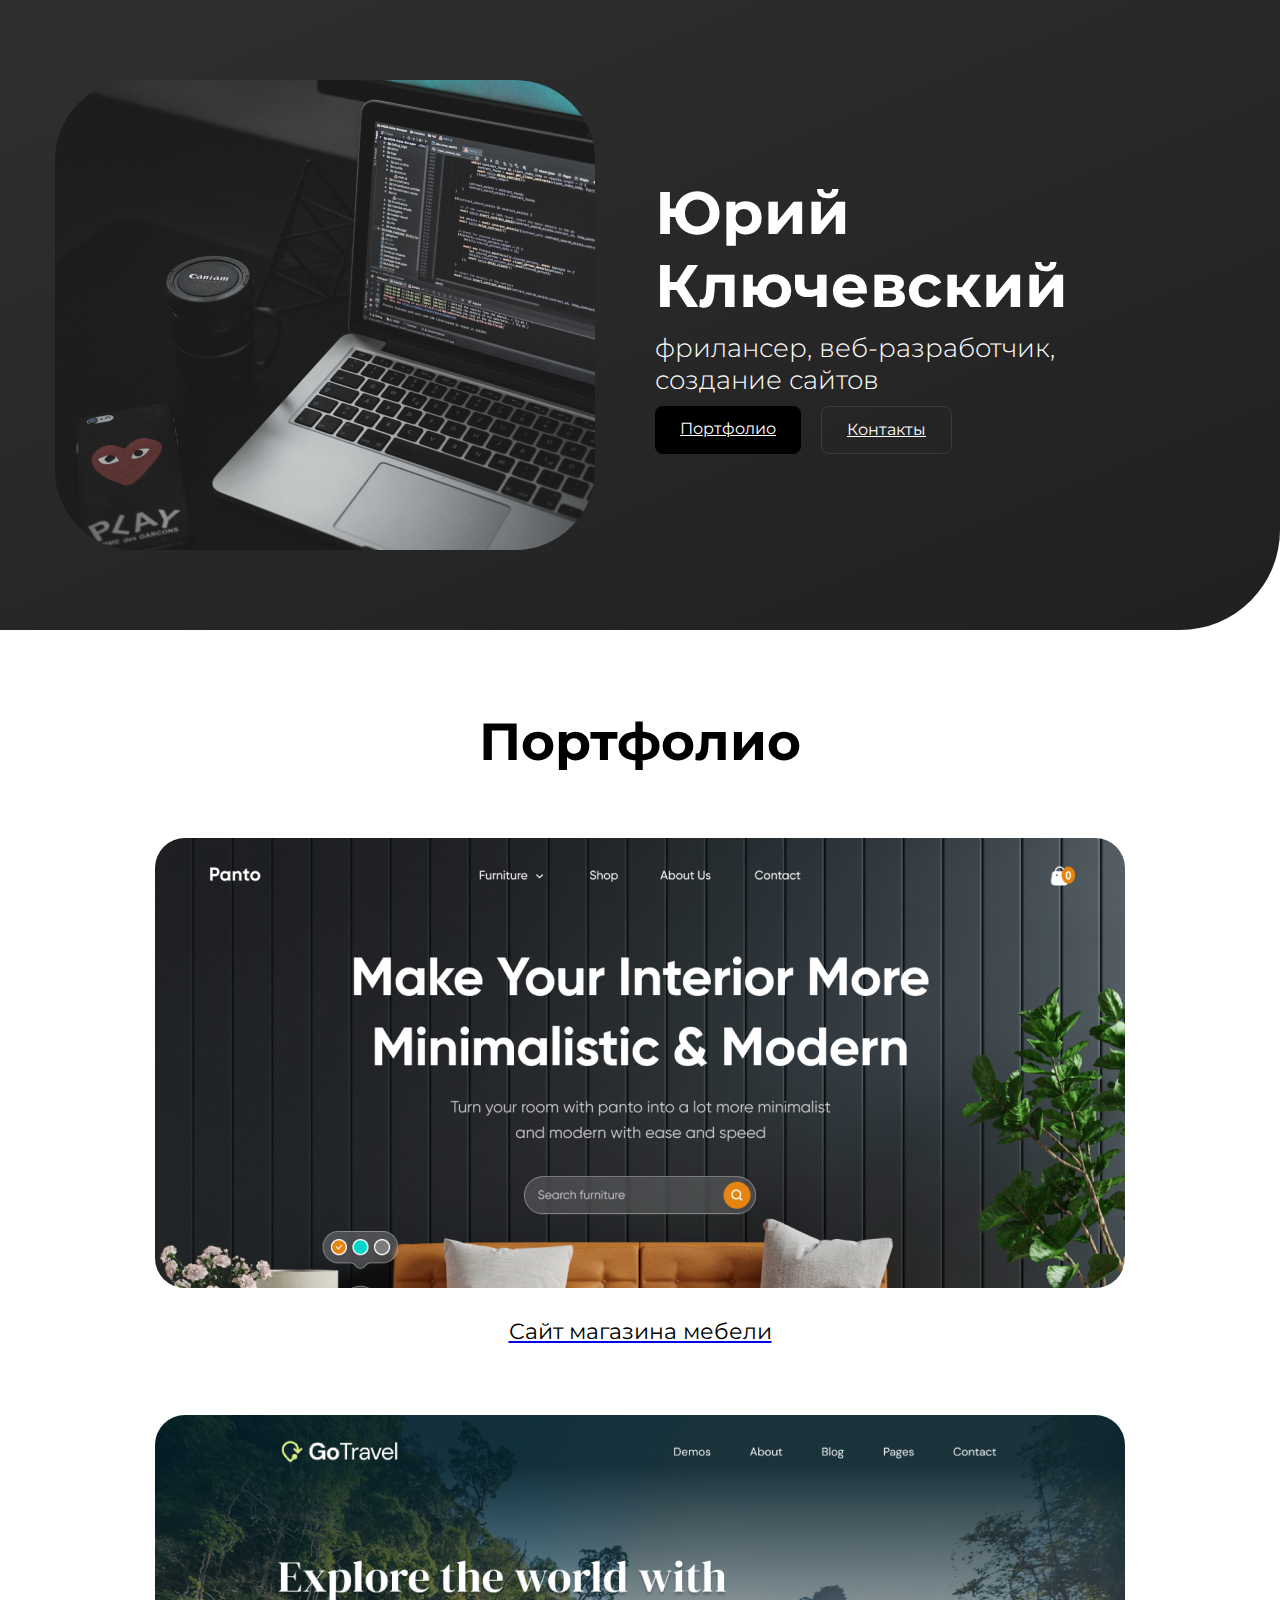
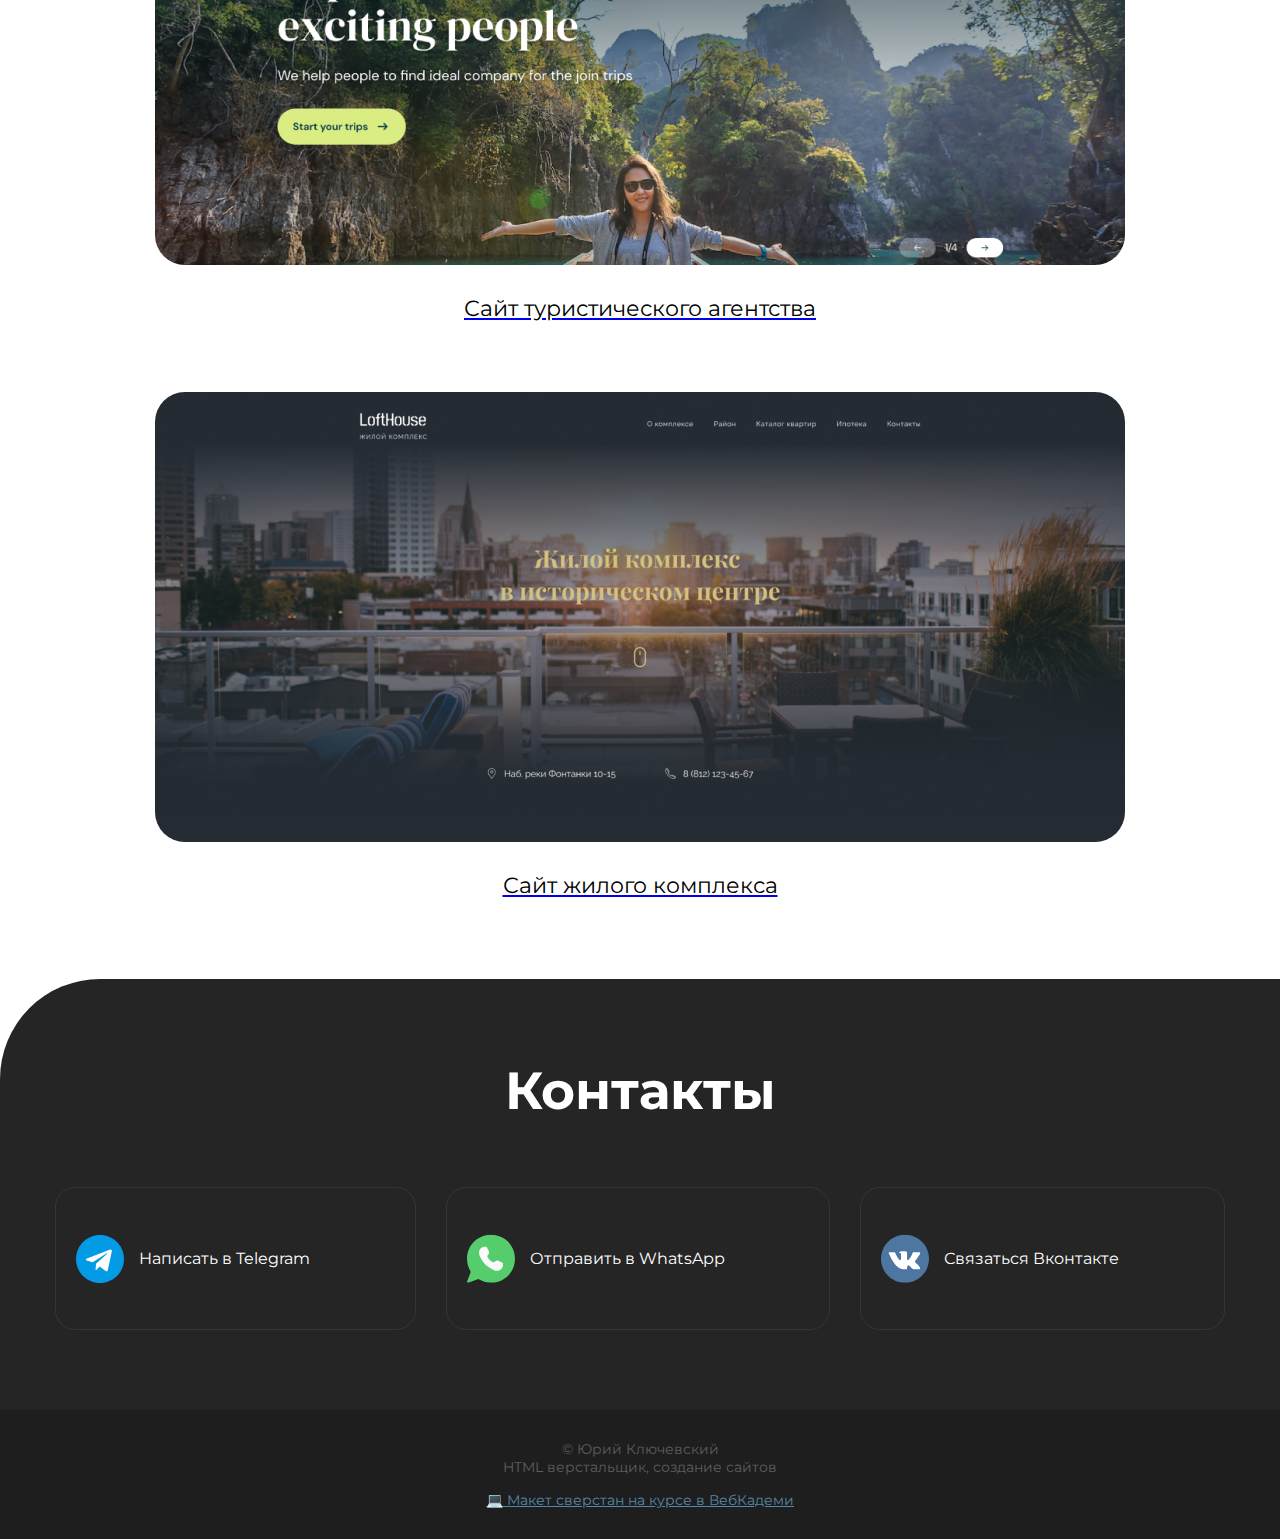
==== index.html @ a7184caa "Разметка первой страницы" ====
<!DOCTYPE html>
<html lang="ru">

<head>
  <meta charset="UTF-8">
  <meta name="viewport" content="width=device-width, initial-scale=1.0">
  <link rel="stylesheet" href="./css/base.css">
  <link rel="stylesheet" href="./css/main.css">
  <title>Портфолио</title>
</head>

<body>
  <header class="header">
    <div class="conteiner">
      <div class="header__row">
        <img src="./img/photo.jpg" srcset="./img/photo@2x.jpg 2x" alt="photo" class="header__img">

        <div class="header__description">
          <h1 class="header__title">Юрий Ключевский</h1>
          <p class="header__text">
            фрилансер, веб-разработчик, создание сайтов
          </p>
          <div class="header__buttons">
            <a href="#" class="button">Портфолио</a>
            <a href="#" class="button-outline">Контакты</a>
          </div>
        </div>
      </div>
    </div>
  </header>

  <main>
    <section class="portfolio">
      <div class="conteiner">

        <h2 class="portfolio__title">Портфолио</h2>

        <article class="projects">
          <article class="project">
            <a href="#">
              <img src="./img/portfolio/project-01.jpg" srcset="./img/portfolio/project-01@2x.jpg 2x"
                alt="Сайт магазина мебели" class="project__img"></a>
            <a href="#">
              <h3 class="project__title">Сайт магазина мебели</h3>
            </a>
          </article>

          <article class="project">
            <a href="#">
              <img src="./img/portfolio/project-02.jpg" srcset="./img/portfolio/project-02@2x.jpg 2x"
                alt="Сайт туристического агентства" class="project__img"></a>
            <a href="#">
              <h3 class="project__title">Сайт туристического агентства</h3>
            </a>
          </article>

          <article class="project">
            <a href="#">
              <img src="./img/portfolio/project-03.jpg" srcset="./img/portfolio/project-03@2x.jpg 2x"
                alt="Сайт жилого комплекса" class="project__img"></a>
            <a href="#">
              <h3 class="project__title">Сайт жилого комплекса</h3>
            </a>
          </article>
        </article>
      </div>

      <section class="contacts">
        <div class="conteiner">
          <h2 class="contacts__title">Контакты</h2>
          <div class="messangers">
            
            <a href="#" class="messanger" target="_blank">
              <img src="./img/icons/telegram.svg" alt="telegram">
            Написать в Telegram
            </a>

            <a href="#" class="messanger" target="_blank">
              <img src="./img/icons/whatsapp.svg" alt="whatsapp">
            Отправить в WhatsApp
            </a>

            <a href="#" class="messanger" target="_blank">
              <img src="./img/icons/vk.svg" alt="vk">
              Связаться Вконтакте
            </a>
          </div>
        </div>
      </section>
    </section>
  </main>

  <footer class="footer">
    <div class="conteiner">
      <div class="footer__inner">
        <p>© Юрий Ключевский</p>
        <p>HTML верстальщик, создание сайтов</p>
        <a href="#" target="_blank">💻 Макет сверстан на курсе в ВебКадеми</a>
      </div>
    </div>
  </footer>
</body>

</html>
---- css/base.css ----
* {
	padding: 0px;
	margin: 0px;
	border: none;
}

*,
*::before,
*::after {
	box-sizing: border-box;
}

/* Links */

/* Common */

aside, nav, footer, header, section, main {
	display: block;
}

body {
    font-family: "Montserrat", sans-serif;
    font-optical-sizing: auto;
    font-weight: 400;
    font-style: normal;
}

.conteiner {
    width: 1200px;
    margin: 0 auto;
    padding: 0 15px;
}

h1, h2, h3, h4, h5, h6, p {
    font-size: inherit;
	font-weight: inherit;
}

ul, ul li {
	list-style: none;
}

img {
	vertical-align: top;
}

img, svg {
	max-width: 100%;
	height: auto;
}

address {
  font-style: normal;
}

/* Form */

input, textarea, button, select {
	font-family: inherit;
    font-size: inherit;
    color: inherit;
    background-color: transparent;
}

input::-ms-clear {
	display: none;
}

button, input[type="submit"] {
    display: inline-block;
    box-shadow: none;
    background-color: transparent;
    background: none;
    cursor: pointer;
}

input:focus, input:active,
button:focus, button:active {
    outline: none;
}

button::-moz-focus-inner {
	padding: 0;
	border: 0;
}

label {
	cursor: pointer;
}

legend {
	display: block;
}
---- css/main.css ----
@import url("https://fonts.googleapis.com/css2?family=Inter:wght@100..900&family=Montserrat:ital,wght@0,100..900;1,100..900&display=swap");

/* Header */

.header {
  padding: 80px 0 80px;
  /* background-color: #252525; */
  background: #252525 linear-gradient(158deg, #2f2f2f 0%, #202020 100%);
  color: #fff;
  border-bottom-right-radius: 100px;
}

.header__img {
  border-radius: 80px;
}

.header__row {
  display: flex;
  align-items: center;
  column-gap: 60px;
}

.header__title {
  margin-bottom: 10px;
  font-weight: 700;
  font-size: 60px;
  color: #fff;
}

.header__text {
  width: 530px;
  margin-bottom: 10px;
  font-weight: 300;
  font-size: 26px;
  color: #fff;
}

.header__buttons {
  display: flex;
  column-gap: 20px;
}

.button {
  background-color: #000;
  border-radius: 8px;
  padding: 15px 25px;
  line-height: 1;
  color: #fff;
  font-weight: 400;
  font-size: 16px;
}

.button:hover {
  background-color: #1782cf;
  transition: all 0.2s ease-in;
}

.button-outline {
  border-radius: 8px;
  padding: 15px 25px;
  line-height: 1;
  color: #fff;
  font-weight: 400;
  font-size: 16px;
  border: 1px solid #3b3b3b;
}

.button-outline:hover {
  border-color: #1782cf;
  transition: all 0.2s ease-in;
}

/* Porfolio */

.portfolio {
  padding-top: 80px;
}

.portfolio__title {
  margin-bottom: 65px;
  font-weight: 700;
  font-size: 52px;
  text-align: center;
  color: #000;
}

.projects {
  margin-bottom: 80px;
  display: flex;
  flex-direction: column;
  row-gap: 70px;
  align-items: center;
}

.project {
  text-align: center;
}

.project__img {
  margin-bottom: 30px;
  border-radius: 30px;
  transition: opacity 0.2s ease-in;
}

.project__img:hover {
  opacity: 0.8;
}

.project__title {
  color: #000;
  font-size: 22px;
  font-weight: 400;
}

.project__title a {
  color: #000;
  text-decoration: underline;
}

/* Contacts */

.contacts {
  padding: 80px 0;
  background-color: #252525;
  border-top-left-radius: 100px;
  color: #fff;
}

.contacts__title {
  margin-bottom: 65px;
  font-weight: 700;
  font-size: 52px;
  text-align: center;
}

.messangers {
  display: flex;
  column-gap: 30px;
}

.messanger {
  border-radius: 20px;
  border: 1px solid #363636;
  padding: 46px 20px;
  color: #fff;
  display: flex;
  column-gap: 15px;
  text-decoration: none;
  align-items: center;
  flex-grow: 1;

  transition: background-color 0.2s ease-in;
}

.messanger:hover {
  background-color: #1e1e1e;
}

/* Footer */

.footer {
  padding: 30px 0;
  background-color: #1e1e1e;
  color: #5d5d5d;
}

.footer a {
  color: #5886a8;
}

.footer__inner {
  font-weight: 400;
  font-size: 14px;
  text-align: center;
}

.footer__inner p + p {
  margin-bottom: 15px;
}
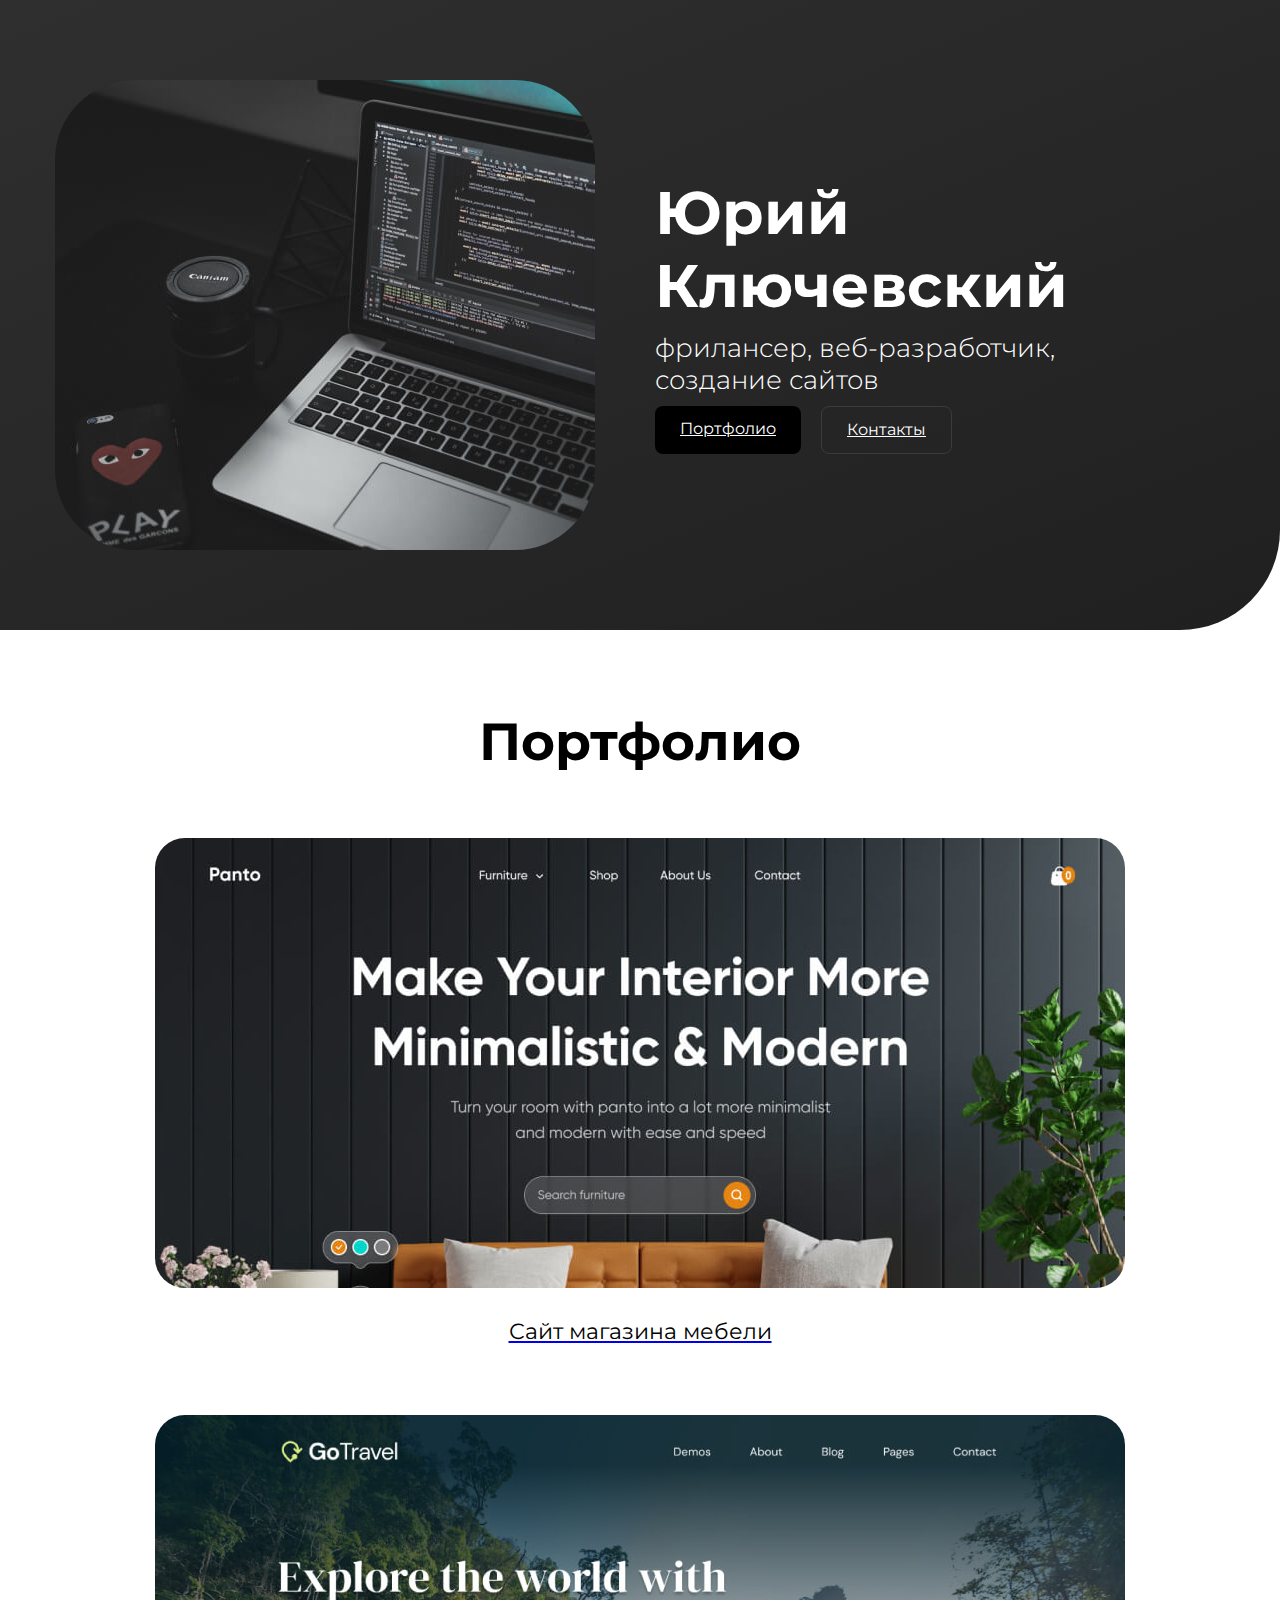
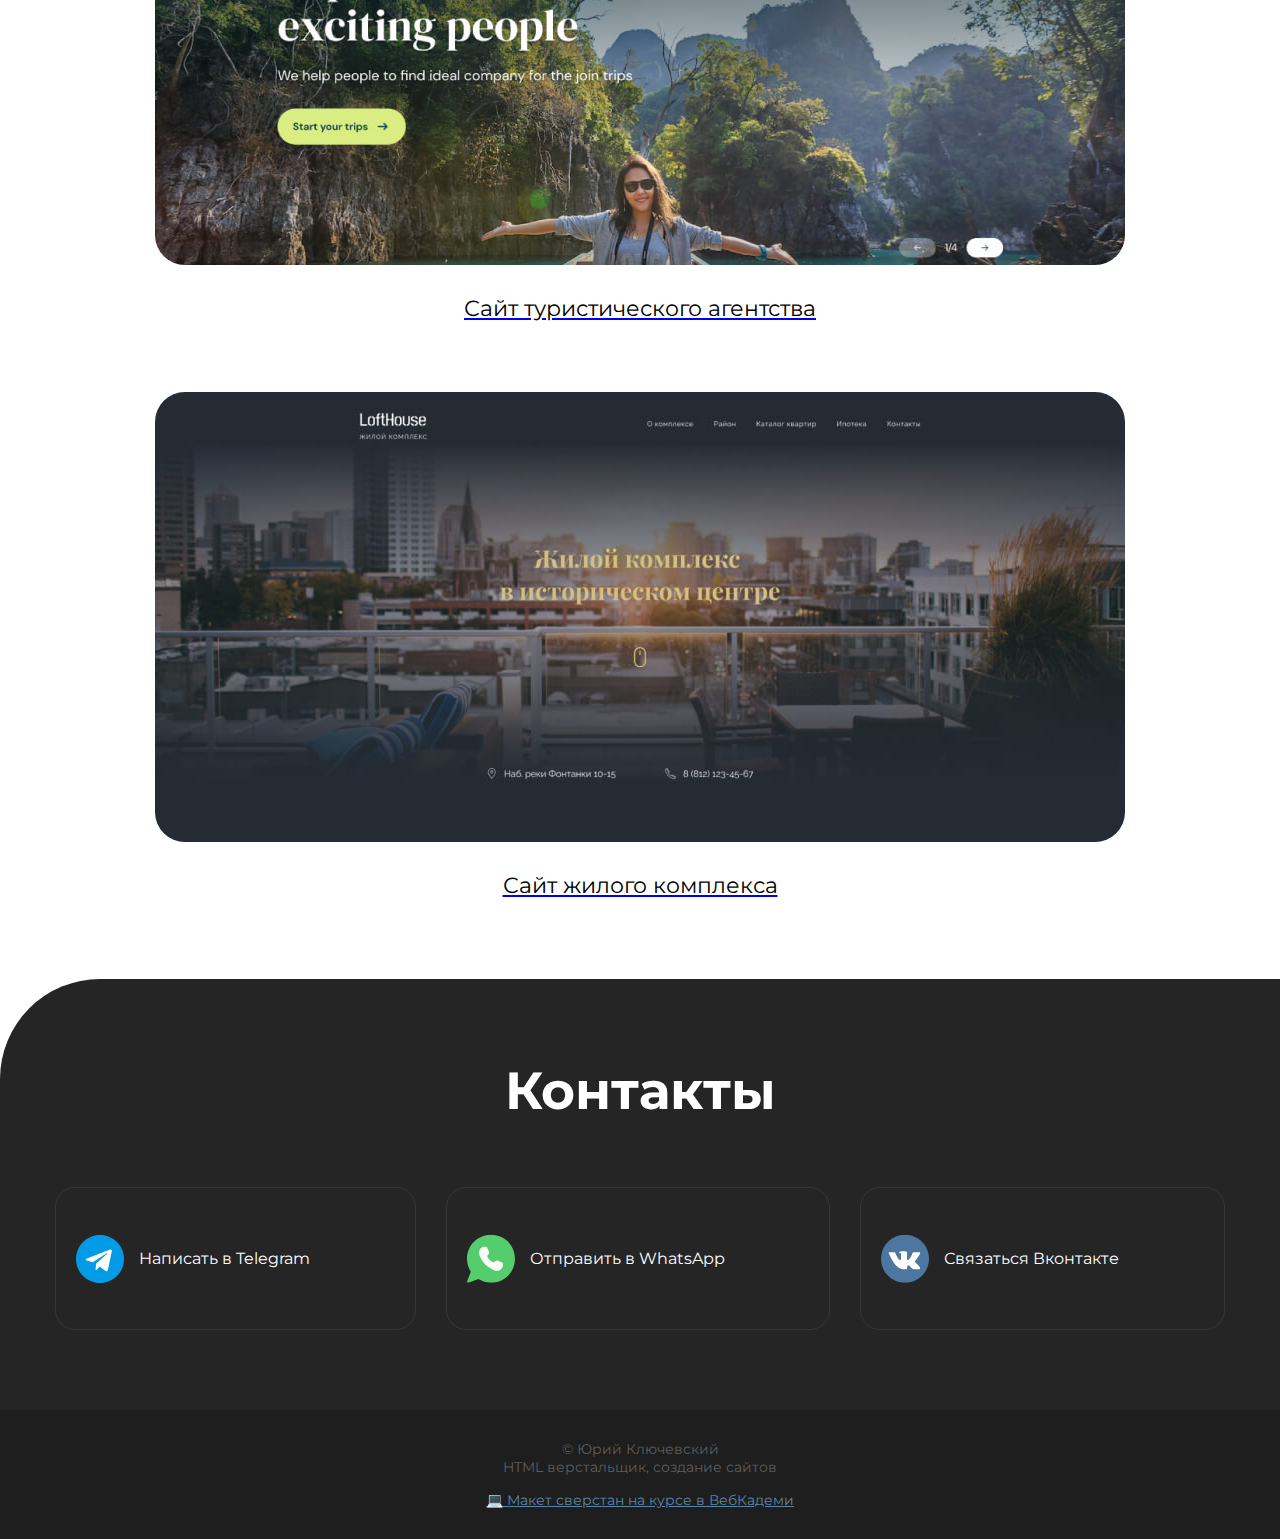
==== commit 984b5be7: "Добавлено описание" ====
--- a/index.html
+++ b/index.html
@@ -4,9 +4,12 @@
 <head>
   <meta charset="UTF-8">
   <meta name="viewport" content="width=device-width, initial-scale=1.0">
+  <title>Портфолио</title>
   <link rel="stylesheet" href="./css/base.css">
   <link rel="stylesheet" href="./css/main.css">
-  <title>Портфолио</title>
+  <link rel="stylesheet" href="./css/media.css">
+  <link rel="icon" type="image/x-icon" href="./img/favicon/favicon.svg">
+  <link rel="apple-touch-icon" sizes="180x180" href="./img/favicon/apple-touch-icon.png">
 </head>
 
 <body>
@@ -21,8 +24,8 @@
             фрилансер, веб-разработчик, создание сайтов
           </p>
           <div class="header__buttons">
-            <a href="#" class="button">Портфолио</a>
-            <a href="#" class="button-outline">Контакты</a>
+            <a href="#portfolio" class="button">Портфолио</a>
+            <a href="#contacts" class="button-outline">Контакты</a>
           </div>
         </div>
       </div>
@@ -30,54 +33,54 @@
   </header>
 
   <main>
-    <section class="portfolio">
+    <section class="portfolio" id="portfolio">
       <div class="conteiner">
 
         <h2 class="portfolio__title">Портфолио</h2>
 
         <article class="projects">
           <article class="project">
-            <a href="#">
+            <a href="./panto.html">
               <img src="./img/portfolio/project-01.jpg" srcset="./img/portfolio/project-01@2x.jpg 2x"
                 alt="Сайт магазина мебели" class="project__img"></a>
-            <a href="#">
+            <a href="./panto.html">
               <h3 class="project__title">Сайт магазина мебели</h3>
             </a>
           </article>
 
           <article class="project">
-            <a href="#">
+            <a href="./travelling.html">
               <img src="./img/portfolio/project-02.jpg" srcset="./img/portfolio/project-02@2x.jpg 2x"
                 alt="Сайт туристического агентства" class="project__img"></a>
-            <a href="#">
+            <a href="./travelling.html">
               <h3 class="project__title">Сайт туристического агентства</h3>
             </a>
           </article>
 
           <article class="project">
-            <a href="#">
+            <a href="./loft-house.html">
               <img src="./img/portfolio/project-03.jpg" srcset="./img/portfolio/project-03@2x.jpg 2x"
                 alt="Сайт жилого комплекса" class="project__img"></a>
-            <a href="#">
+            <a href="./loft-house.html">
               <h3 class="project__title">Сайт жилого комплекса</h3>
             </a>
           </article>
         </article>
       </div>
 
-      <section class="contacts">
+      <section class="contacts" id="contacts">
         <div class="conteiner">
           <h2 class="contacts__title">Контакты</h2>
           <div class="messangers">
-            
+
             <a href="#" class="messanger" target="_blank">
               <img src="./img/icons/telegram.svg" alt="telegram">
-            Написать в Telegram
+              Написать в Telegram
             </a>
 
             <a href="#" class="messanger" target="_blank">
               <img src="./img/icons/whatsapp.svg" alt="whatsapp">
-            Отправить в WhatsApp
+              Отправить в WhatsApp
             </a>
 
             <a href="#" class="messanger" target="_blank">
--- a/css/base.css
+++ b/css/base.css
@@ -26,7 +26,7 @@
 }
 
 .conteiner {
-    width: 1200px;
+    max-width: 1200px;
     margin: 0 auto;
     padding: 0 15px;
 }
--- a/css/main.css
+++ b/css/main.css
@@ -1,6 +1,10 @@
 @import url("https://fonts.googleapis.com/css2?family=Inter:wght@100..900&family=Montserrat:ital,wght@0,100..900;1,100..900&display=swap");
 
 /* Header */
+
+html {
+  scroll-behavior: smooth;
+}
 
 .header {
   padding: 80px 0 80px;
@@ -136,6 +140,8 @@
 .messangers {
   display: flex;
   column-gap: 30px;
+  flex-wrap: wrap;
+  row-gap: 30px;
 }
 
 .messanger {
@@ -177,3 +183,68 @@
 .footer__inner p + p {
   margin-bottom: 15px;
 }
+
+/* Inner-page */
+
+.inner-page {
+  padding: 80px 0 40px;
+}
+
+.inner-page__details {
+  margin-bottom: 40px;
+  text-align: center;
+  display: flex;
+  flex-direction: column;
+  align-items: center;
+  row-gap: 25px;
+}
+
+.inner-page__title {
+  font-weight: 700;
+  font-size: 52px;
+  text-align: center;
+}
+
+.inner-page__text {
+  max-width: 570px;
+  font-weight: 400;
+  font-size: 16px;
+  line-height: 1.5;
+  text-align: center;
+  color: #555;
+}
+
+.inner-page__link {
+  color: #000;
+}
+
+.inner-page__link a {
+  color: #000;
+  text-decoration: underline;
+}
+
+.inner-page__img {
+  display: block;
+  margin: 0 auto;
+  margin-bottom: 40px;
+}
+
+.inner-page__backlink {
+  max-width: 770px;
+  background-color: #f1f1f1;
+  padding: 30px;
+  margin: 0 auto;
+  color: #000;
+
+  display: flex;
+  align-items: center;
+  justify-content: center;
+  column-gap: 10px;
+
+  transition: all 0.2s ease-in;
+}
+
+.inner-page__backlink:hover {
+  background-color: #e0e0e0;
+}
+
--- a/css/media.css
+++ b/css/media.css
@@ -0,0 +1,132 @@
+@media (max-width: 1080px) {
+  .header__row {
+    column-gap: 30px;
+  }
+
+  .header__img {
+    width: 300px;
+    border-radius: 30px;
+  }
+
+  .header__title {
+    font-size: 52px;
+  }
+
+  .header__text {
+    font-size: 22px;
+  }
+
+  .portfolio__title {
+    font-size: 42px;
+  }
+  .contacts__title {
+    font-size: 42px;
+  }
+
+  .inner-page__title {
+    font-size: 42px;
+  }
+}
+
+@media (max-width: 767px) {
+  .header {
+    padding-top: 20px;
+    padding-bottom: 40px;
+    border-bottom-right-radius: 60px;
+  }
+
+  .header__row {
+    flex-direction: column;
+    align-items: flex-start;
+    row-gap: 20px;
+  }
+
+  .header__img {
+    width: 100%;
+    width: auto;
+  }
+
+  .header__title {
+    font-size: 32px;
+  }
+
+  .header__text {
+    font-size: 18px;
+  }
+
+  .portfolio {
+    padding: 40px 0;
+  }
+
+  .portfolio__title {
+    margin-bottom: 30px;
+    font-size: 28px;
+  }
+
+  .project {
+    row-gap: 30px;
+  }
+
+  .project__img {
+    margin-bottom: 20px;
+    border-radius: 14px;
+  }
+
+  .project__title {
+    font-size: 16px;
+  }
+
+  .contacts {
+    padding: 40px 0;
+    border-top-left-radius: 60px;
+  }
+
+  .contacts__title {
+    margin-bottom: 30px;
+    font-size: 28px;
+  }
+
+  .messangers {
+    gap: 20px;
+  }
+
+  .messanger {
+    padding: 32px 20px;
+    border-radius: 12px;
+    font-size: 16px;
+  }
+
+  /* Footer */
+
+  .footer__inner {
+    font-size: 12px;
+  }
+
+  /* Inner-page */
+
+  .inner-page {
+    padding: 40px 0 20px;
+  }
+
+  .inner-page__title {
+    margin-bottom: 20px;
+    font-size: 28px;
+  }
+
+  .inner-page__details {
+    row-gap: 20px;
+    margin-bottom: 20px;
+  }
+
+  .inner-page__text {
+    row-gap: 20px;
+  }
+
+  .inner-page__img {
+    margin-bottom: 20px;
+  }
+
+  .inner-page__backlink {
+    padding: 20px;
+  }
+}
